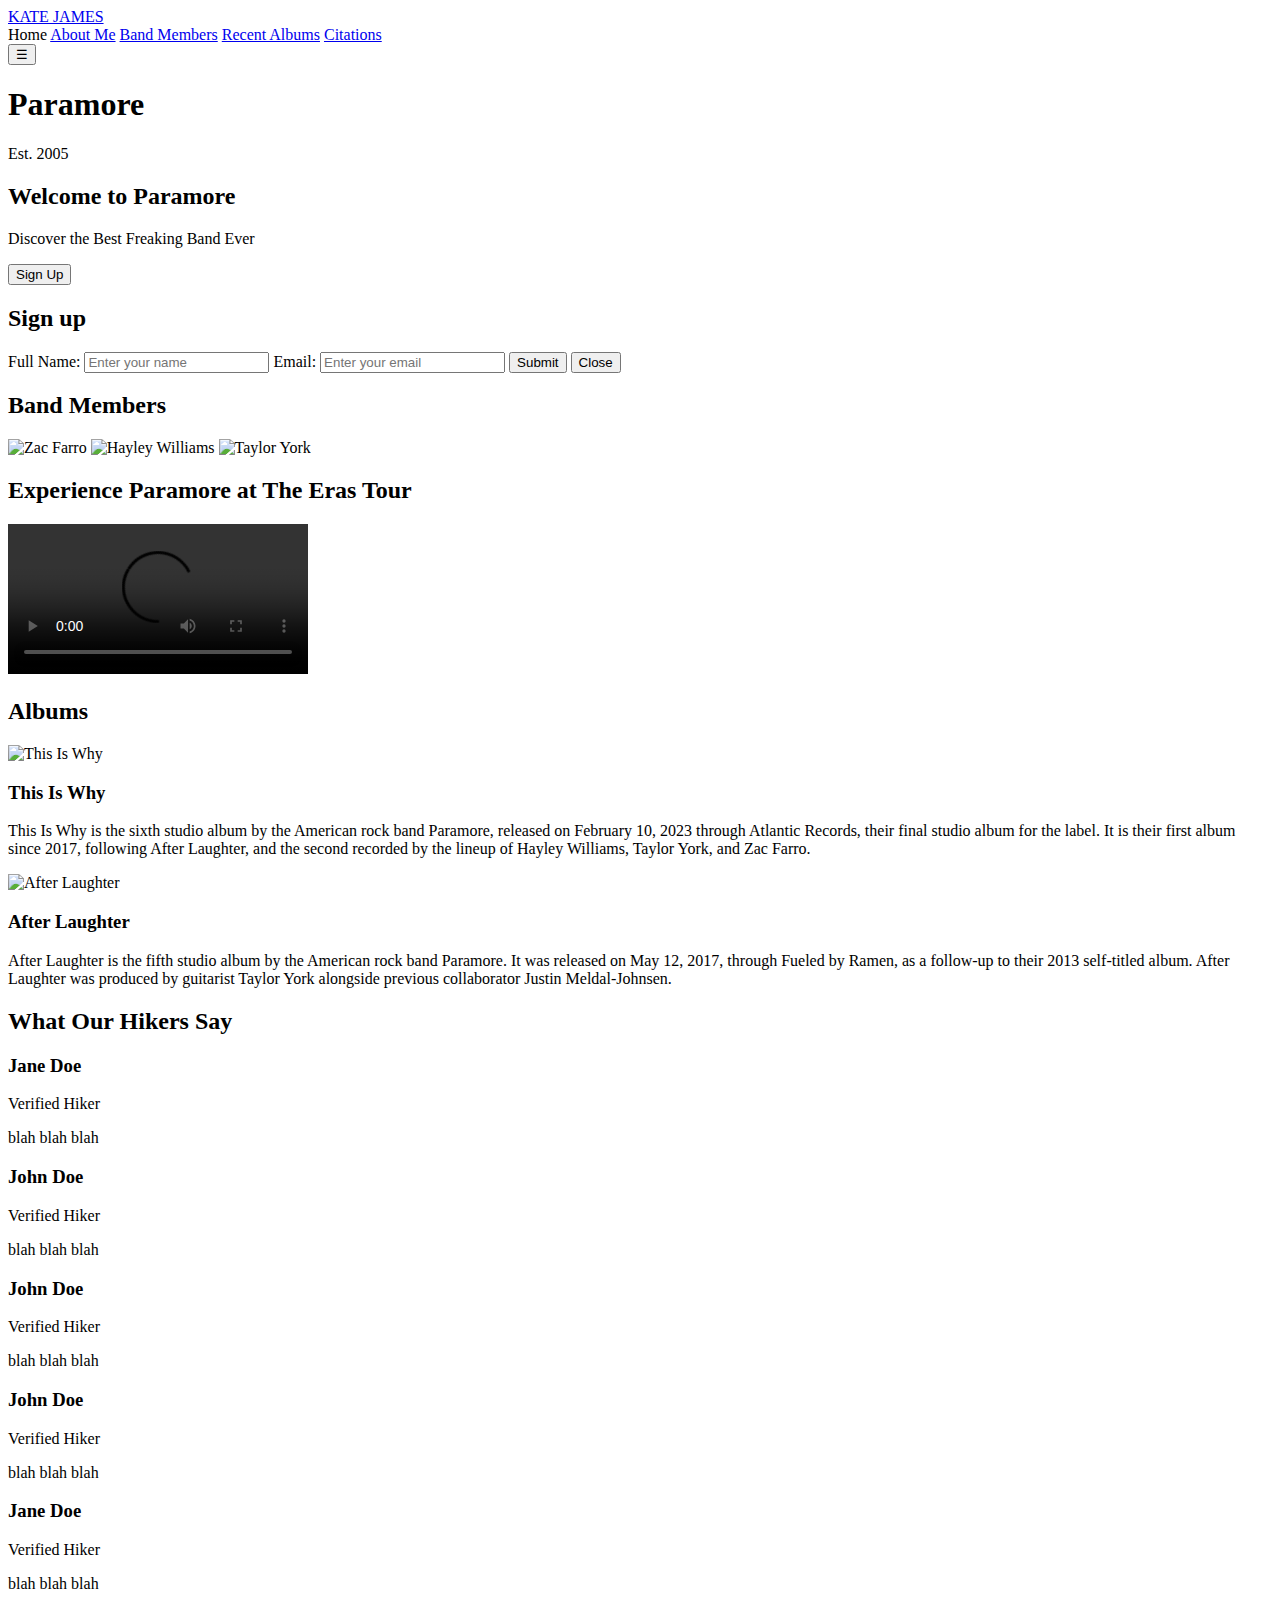
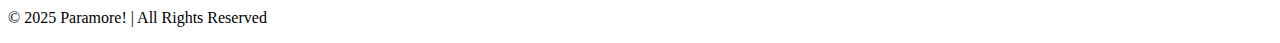
==== index.html @ 576a535a "index.html" ====
<!DOCTYPE html>
<html lang="en">
    <head>
        <meta charset="UTF-8">
        <meta name="viewport" content="width=device-width, initial-scale=1.0">
        <title>Paramore!</title>
        <link rel="stylesheet" href="styles.css">
</head>
<body>
    <!--Sticky Navigation Menu-->
    <nav class="navbar">
        <a href="index.html" class="logo">KATE JAMES</a>
        <div class="nav-links" id="navLinks"
            <a href="index.html">Home</a>
            <a href="about.html">About Me</a>
            <a href="#bandmembers">Band Members</a>
            <a href="#albums">Recent Albums</a>
            <a href="citations.html">Citations</a>
        </div>
        <button class="mobile-menu-btn" onclick="toggleMenu()">☰</button>
    </nav>

    <!-- Banner -->
    <header class="banner">
        <h1>Paramore</h1>
        <p>Est. 2005</p>
    </header>

    <!-- Static Content -->
    <section class="static-content">
        <h2>Welcome to Paramore</h2>
        <p>Discover the Best Freaking Band Ever</p>
        <button onclick="doc.getElementById('signup-form').style.display='block'" fdprocessedid="s3jfk">Sign Up</button>
        <div id="signup-form" class="form-popup">
            <form class="form-container">
                <h2>Sign up</h2>

                <label for="name">Full Name:</label>
                <input type="text" id="name" name="fullname" placeholder="Enter your name" required>
                <label for="email">Email:</label>
                <input type="email" id="email" name="email" placeholder="Enter your email" required>

                <button type="submit" class="button">Submit</button>
                <button type="button" class="button cancel" onclick="document.getElementById('signup-form').style.display='none'">Close</button>
            </form>
        </div>
    </section>


    <!--Recent Projects-->
    <section id="bandmembers" class="recent-projects">
        <h2>Band Members</h2>
        <div class="project-gallery">
            <img src="IMG_0415.WEBP" alt="Zac Farro">
            <img src="zurich-night-2-10-scaled.webp" alt="Hayley Williams">
            <img src="IMG_0414.WEBP" alt="Taylor York">
        </div>
    </section>

    <!--Video-->
    <section class="Video">
        <h2>Experience Paramore at The Eras Tour</h2>
        <video controls>
            <source src="Paramore - The Eras Tour 2024 720.mp4" type="video/quicktime">
            <source src="Paramore - The Eras Tour 2024 720.mp4" type="video/webm">
        </video>
    </section>

    <!--Recent Albums-->
    <section id="albums" class="Albums">
        <h2>Albums</h2>
        <div class="posts-grid">
            <article class="post-card">
                <img src="7681027b-0c70-46ef-a876-c05edbd75c80_3000x3000.jpg" alt="This Is Why">
                <div class="post-content">
                    <h3>This Is Why</h3>
                    <p>This Is Why is the sixth studio album by the American rock band Paramore, released on February 10, 2023 through Atlantic Records, their final studio album for the label. It is their first album since 2017, following After Laughter, and the second recorded by the lineup of Hayley Williams, Taylor York, and Zac Farro.</p>
                </div>
            </article>
            <article class="post-card">
                <img src="After_Laughter_Paramore_album_cover.png" alt="After Laughter">
                <div class="post-content">
                    <h3>After Laughter</h3>
                    <p>After Laughter is the fifth studio album by the American rock band Paramore. It was released on May 12, 2017, through Fueled by Ramen, as a follow-up to their 2013 self-titled album. After Laughter was produced by guitarist Taylor York alongside previous collaborator Justin Meldal-Johnsen.</p>
                </div>
            </article>
        </div>    
    </section>

    <section class="testimonials">
        <h2>What Our Hikers Say</h2>
        <div class="testimonial-grid">
            <div class="testimonial purple horizontal">
                <h3>Jane Doe</h3>
                <p class="verified">Verified Hiker</p>
                <p>blah blah blah</p>
            </div>

            <div class="testimonial dark vertical">
                <h3>John Doe</h3>
                <p class="verified">Verified Hiker</p>
                <p>blah blah blah</p>
            </div>

            <div class="testimonial white">
                <h3>John Doe</h3>
                <p class="verified">Verified Hiker</p>
                <p> blah blah blah</p>
            </div>

            <div class="testimonial blue horizontal">
                <h3>John Doe</h3>
                <p class="verified">Verified Hiker</p>
                <p>blah blah blah</p>
            </div>

            <div class="testimonial light vertical">
                <h3>Jane Doe</h3>
                <p class="verified">Verified Hiker</p>
                <p>blah blah blah</p>
            </div>
        </div>
    </section>


     <!--Footer-->
    <footer>
        <p>&copy; 2025 Paramore! | All Rights Reserved</p>
    </footer>

    <script>
        // Toggle mobile menu
        function toggleMenu() {
            const navLinks = document.getElementById('navLinks');
            navLinks.classList.toggle('active');
        }
        
        // Close mobile menu when a nav link is clicked
        document.querySelectorAll('.nav-links a').forEach(link => {
            link.addEventListener('click', () => {
                document.getElementById('navLinks').classList.remove('active');
            });
        });    
    </script>
</body>        
</html>
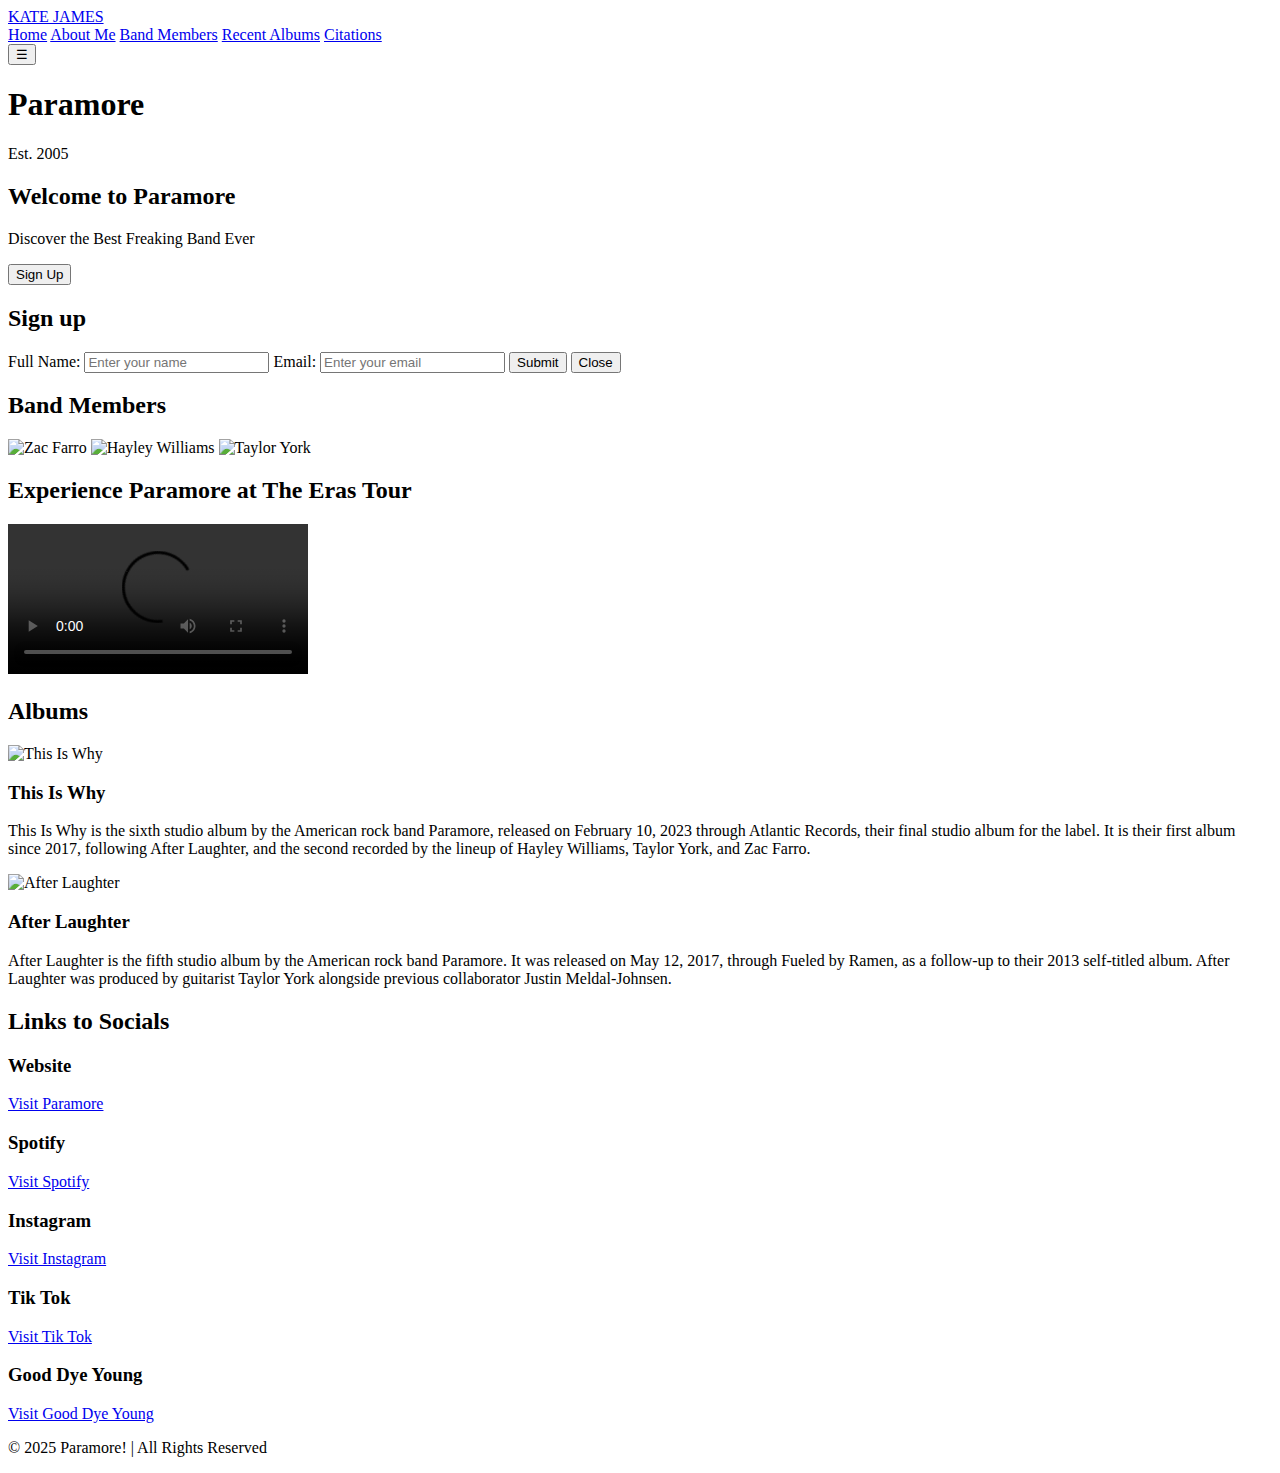
==== commit a438ff5d: "Add files via upload" ====
--- a/index.html
+++ b/index.html
@@ -1,146 +1,151 @@
-<!DOCTYPE html>
-<html lang="en">
-    <head>
-        <meta charset="UTF-8">
-        <meta name="viewport" content="width=device-width, initial-scale=1.0">
-        <title>Paramore!</title>
-        <link rel="stylesheet" href="styles.css">
-</head>
-<body>
-    <!--Sticky Navigation Menu-->
-    <nav class="navbar">
-        <a href="index.html" class="logo">KATE JAMES</a>
-        <div class="nav-links" id="navLinks"
-            <a href="index.html">Home</a>
-            <a href="about.html">About Me</a>
-            <a href="#bandmembers">Band Members</a>
-            <a href="#albums">Recent Albums</a>
-            <a href="citations.html">Citations</a>
-        </div>
-        <button class="mobile-menu-btn" onclick="toggleMenu()">☰</button>
-    </nav>
-
-    <!-- Banner -->
-    <header class="banner">
-        <h1>Paramore</h1>
-        <p>Est. 2005</p>
-    </header>
-
-    <!-- Static Content -->
-    <section class="static-content">
-        <h2>Welcome to Paramore</h2>
-        <p>Discover the Best Freaking Band Ever</p>
-        <button onclick="doc.getElementById('signup-form').style.display='block'" fdprocessedid="s3jfk">Sign Up</button>
-        <div id="signup-form" class="form-popup">
-            <form class="form-container">
-                <h2>Sign up</h2>
-
-                <label for="name">Full Name:</label>
-                <input type="text" id="name" name="fullname" placeholder="Enter your name" required>
-                <label for="email">Email:</label>
-                <input type="email" id="email" name="email" placeholder="Enter your email" required>
-
-                <button type="submit" class="button">Submit</button>
-                <button type="button" class="button cancel" onclick="document.getElementById('signup-form').style.display='none'">Close</button>
-            </form>
-        </div>
-    </section>
-
-
-    <!--Recent Projects-->
-    <section id="bandmembers" class="recent-projects">
-        <h2>Band Members</h2>
-        <div class="project-gallery">
-            <img src="IMG_0415.WEBP" alt="Zac Farro">
-            <img src="zurich-night-2-10-scaled.webp" alt="Hayley Williams">
-            <img src="IMG_0414.WEBP" alt="Taylor York">
-        </div>
-    </section>
-
-    <!--Video-->
-    <section class="Video">
-        <h2>Experience Paramore at The Eras Tour</h2>
-        <video controls>
-            <source src="Paramore - The Eras Tour 2024 720.mp4" type="video/quicktime">
-            <source src="Paramore - The Eras Tour 2024 720.mp4" type="video/webm">
-        </video>
-    </section>
-
-    <!--Recent Albums-->
-    <section id="albums" class="Albums">
-        <h2>Albums</h2>
-        <div class="posts-grid">
-            <article class="post-card">
-                <img src="7681027b-0c70-46ef-a876-c05edbd75c80_3000x3000.jpg" alt="This Is Why">
-                <div class="post-content">
-                    <h3>This Is Why</h3>
-                    <p>This Is Why is the sixth studio album by the American rock band Paramore, released on February 10, 2023 through Atlantic Records, their final studio album for the label. It is their first album since 2017, following After Laughter, and the second recorded by the lineup of Hayley Williams, Taylor York, and Zac Farro.</p>
-                </div>
-            </article>
-            <article class="post-card">
-                <img src="After_Laughter_Paramore_album_cover.png" alt="After Laughter">
-                <div class="post-content">
-                    <h3>After Laughter</h3>
-                    <p>After Laughter is the fifth studio album by the American rock band Paramore. It was released on May 12, 2017, through Fueled by Ramen, as a follow-up to their 2013 self-titled album. After Laughter was produced by guitarist Taylor York alongside previous collaborator Justin Meldal-Johnsen.</p>
-                </div>
-            </article>
-        </div>    
-    </section>
-
-    <section class="testimonials">
-        <h2>What Our Hikers Say</h2>
-        <div class="testimonial-grid">
-            <div class="testimonial purple horizontal">
-                <h3>Jane Doe</h3>
-                <p class="verified">Verified Hiker</p>
-                <p>blah blah blah</p>
-            </div>
-
-            <div class="testimonial dark vertical">
-                <h3>John Doe</h3>
-                <p class="verified">Verified Hiker</p>
-                <p>blah blah blah</p>
-            </div>
-
-            <div class="testimonial white">
-                <h3>John Doe</h3>
-                <p class="verified">Verified Hiker</p>
-                <p> blah blah blah</p>
-            </div>
-
-            <div class="testimonial blue horizontal">
-                <h3>John Doe</h3>
-                <p class="verified">Verified Hiker</p>
-                <p>blah blah blah</p>
-            </div>
-
-            <div class="testimonial light vertical">
-                <h3>Jane Doe</h3>
-                <p class="verified">Verified Hiker</p>
-                <p>blah blah blah</p>
-            </div>
-        </div>
-    </section>
-
-
-     <!--Footer-->
-    <footer>
-        <p>&copy; 2025 Paramore! | All Rights Reserved</p>
-    </footer>
-
-    <script>
-        // Toggle mobile menu
-        function toggleMenu() {
-            const navLinks = document.getElementById('navLinks');
-            navLinks.classList.toggle('active');
-        }
-        
-        // Close mobile menu when a nav link is clicked
-        document.querySelectorAll('.nav-links a').forEach(link => {
-            link.addEventListener('click', () => {
-                document.getElementById('navLinks').classList.remove('active');
-            });
-        });    
-    </script>
-</body>        
-</html>
+<!DOCTYPE html>
+<html lang="en">
+<head>
+    <meta charset="UTF-8">
+    <meta name="viewport" content="width=device-width, initial-scale=1.0">
+    <title>Paramore!</title>
+    <link rel="stylesheet" href="styles.css">
+</head>
+<body>
+    <!--Sticky Navigation Menu-->
+    <nav class="navbar">
+        <a href="index.html" class="logo">KATE JAMES</a>
+        <div class="nav-links" id="navLinks">
+            <a href="index.html">Home</a>
+            <a href="aboutme.html">About Me</a>
+            <a href="#bandmembers">Band Members</a>
+            <a href="#albums">Recent Albums</a>
+            <a href="citations.html">Citations</a>
+        </div>
+        <button class="mobile-menu-btn" onclick="toggleMenu()">☰</button>
+    </nav>
+
+    <!-- Banner -->
+    <header class="banner">
+        <h1>Paramore</h1>
+        <p>Est. 2005</p>
+    </header>
+
+    <!-- Static Content -->
+    <section class="static-content">
+        <h2>Welcome to Paramore</h2>
+        <p>Discover the Best Freaking Band Ever</p>
+        <button class="open-button" onclick="openForm()">Sign Up</button>
+        <div id="myForm" class="form-popup">
+            <form action="/action_page.php" class="form-container">
+                <h2>Sign up</h2>
+
+                <label for="name">Full Name:</label>
+                <input type="text" id="name" name="fullname" placeholder="Enter your name" required>
+
+                <label for="email">Email:</label>
+                <input type="email" id="email" name="email" placeholder="Enter your email" required>
+
+                <button type="submit" class="button">Submit</button>
+                <button type="button" class="button cancel" onclick="closeForm()">Close</button>
+            </form>
+        </div>
+        <script>
+        function openForm() {
+            document.getElementById("myForm").style.display = "block";
+        }
+
+        function closeForm() {
+            document.getElementById("myForm").style.display = "none";
+        }
+        </script>
+    </section>
+
+
+    <!--Recent Projects-->
+    <section id="bandmembers" class="recent-projects">
+        <h2>Band Members</h2>
+        <div class="project-gallery">
+            <img src="IMG_0415.WEBP" alt="Zac Farro">
+            <img src="zurich-night-2-10-scaled.webp" alt="Hayley Williams">
+            <img src="IMG_0414.WEBP" alt="Taylor York">
+        </div>
+    </section>
+
+    <!--Video-->
+    <section class="Video">
+        <h2>Experience Paramore at The Eras Tour</h2>
+        <video controls>
+            <source src="Paramore - The Eras Tour 2024 720.mp4" type="video/quicktime">
+            <source src="Paramore - The Eras Tour 2024 720.mp4" type="video/webm">
+        </video>
+    </section>
+
+    <!--Recent Albums-->
+    <section id="albums" class="Albums">
+        <h2>Albums</h2>
+        <div class="posts-grid">
+            <article class="post-card">
+                <img src="7681027b-0c70-46ef-a876-c05edbd75c80_3000x3000.jpg" alt="This Is Why">
+                <div class="post-content">
+                    <h3>This Is Why</h3>
+                    <p>This Is Why is the sixth studio album by the American rock band Paramore, released on February 10, 2023 through Atlantic Records, their final studio album for the label. It is their first album since 2017, following After Laughter, and the second recorded by the lineup of Hayley Williams, Taylor York, and Zac Farro.</p>
+                </div>
+            </article>
+            <article class="post-card">
+                <img src="After_Laughter_Paramore_album_cover.png" alt="After Laughter">
+                <div class="post-content">
+                    <h3>After Laughter</h3>
+                    <p>After Laughter is the fifth studio album by the American rock band Paramore. It was released on May 12, 2017, through Fueled by Ramen, as a follow-up to their 2013 self-titled album. After Laughter was produced by guitarist Taylor York alongside previous collaborator Justin Meldal-Johnsen.</p>
+                </div>
+            </article>
+        </div>    
+    </section>
+
+    <section class="testimonials">
+        <h2>Links to Socials</h2>
+        <div class="testimonial-grid">
+            <div class="testimonial purple horizontal">
+                <h3>Website</h3>
+                <a href="https://paramore.net/#" target="_blank">Visit Paramore</a>
+            </div>
+
+            <div class="testimonial dark vertical">
+                <h3>Spotify</h3>
+                <a href="https://open.spotify.com/artist/74XFHRwlV6OrjEM0A2NCMF?si=0cGtantJTiKBLSV-EseS-Q" target="_blank">Visit Spotify</a>
+            </div>
+
+            <div class="testimonial white">
+                <h3>Instagram</h3>
+                <a href="https://www.instagram.com/paramore?utm_source=ig_web_button_share_sheet&igsh=ZDNlZDc0MzIxNw==" target="_blank">Visit Instagram</a>
+            </div>
+
+            <div class="testimonial blue horizontal">
+                <h3>Tik Tok</h3>
+                <a href="https://www.tiktok.com/@paramoreofficial?is_from_webapp=1&sender_device=pc" target="_blank">Visit Tik Tok</a>
+            </div>
+
+            <div class="testimonial light vertical">
+                <h3>Good Dye Young</h3>
+                <a href="https://gooddyeyoung.com/" target="_blank">Visit Good Dye Young</a>
+            </div>
+        </div>
+    </section>
+
+
+     <!--Footer-->
+    <footer>
+        <p>&copy; 2025 Paramore! | All Rights Reserved</p>
+    </footer>
+
+    <script>
+        // Toggle mobile menu
+        function toggleMenu() {
+            const navLinks = document.getElementById('navLinks');
+            navLinks.classList.toggle('active');
+        }
+        
+        // Close mobile menu when a nav link is clicked
+        document.querySelectorAll('.nav-links a').forEach(link => {
+            link.addEventListener('click', () => {
+                document.getElementById('navLinks').classList.remove('active');
+            });
+        });    
+    </script>
+</body>        
+</html>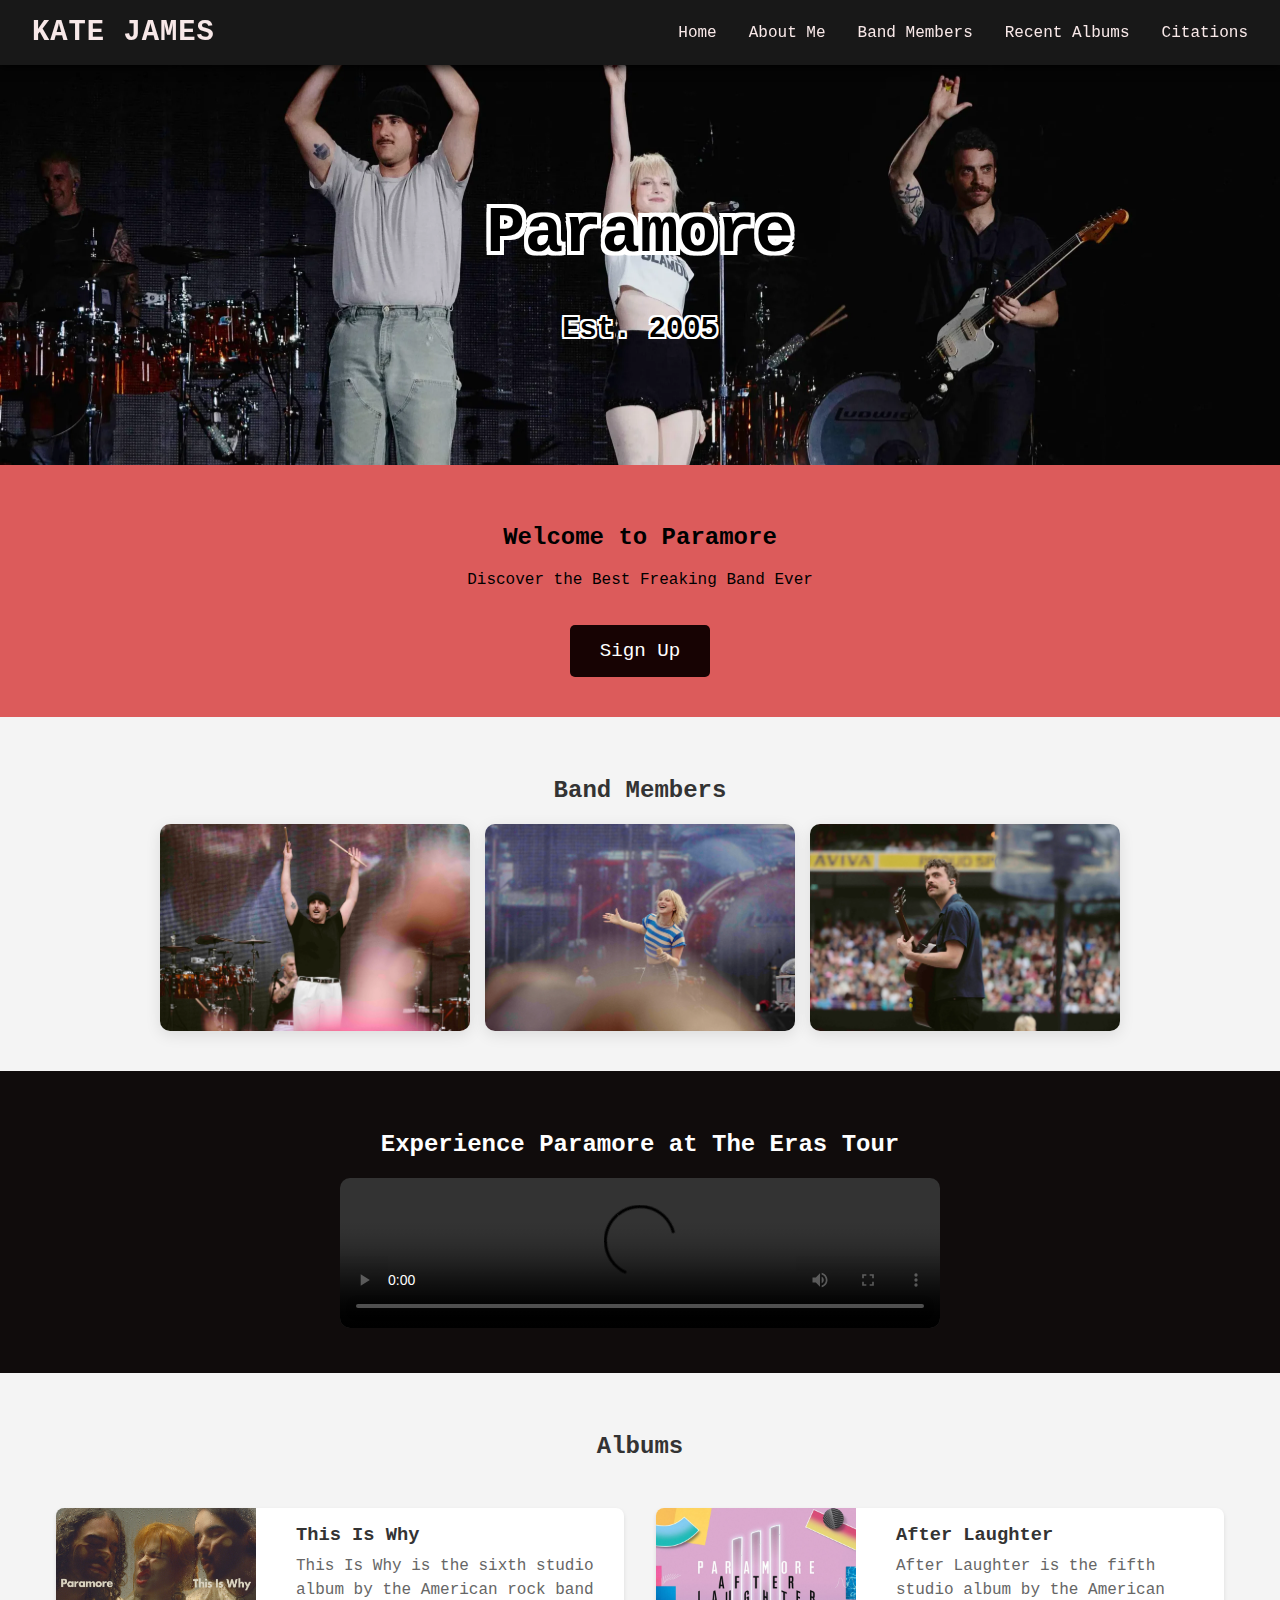
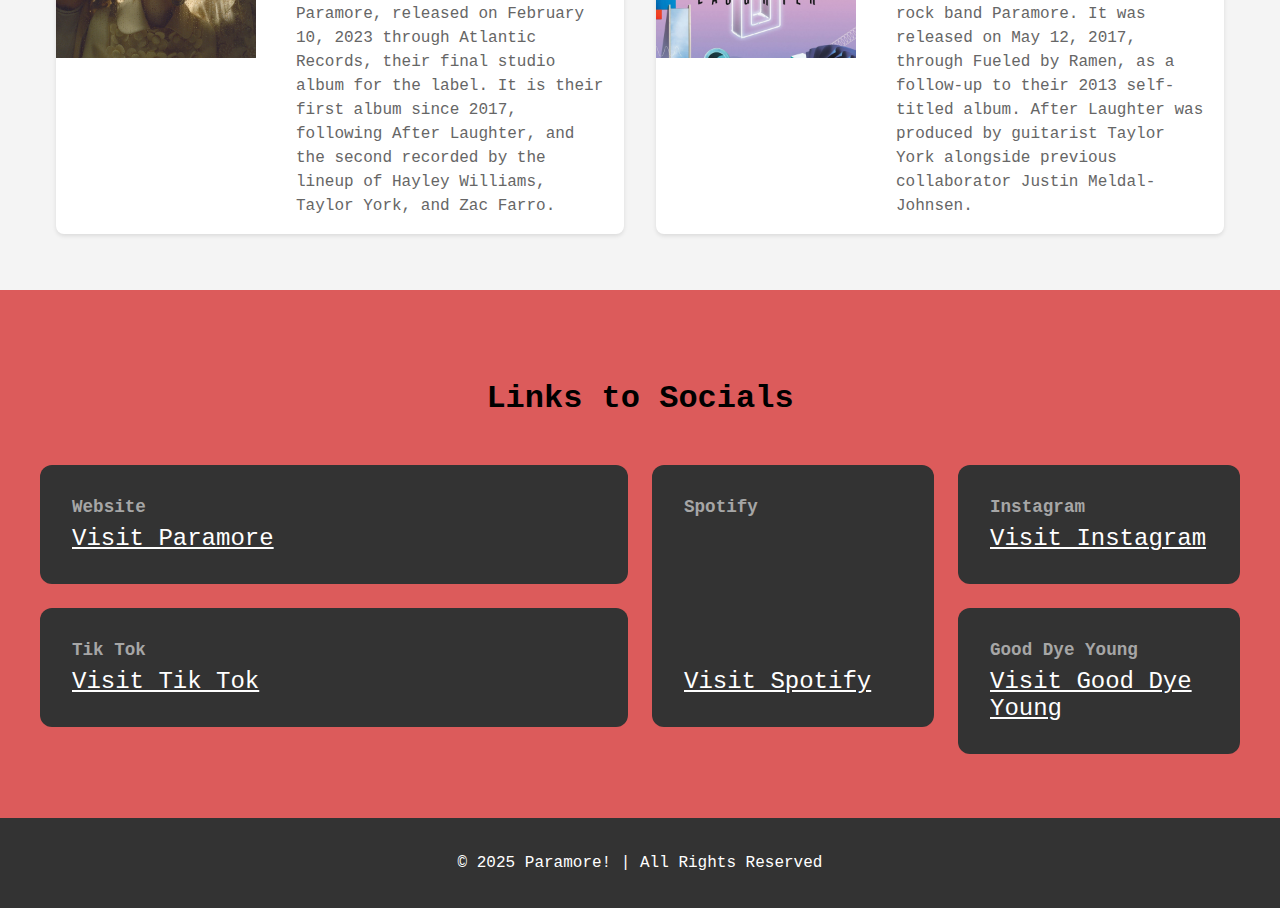
==== commit 95bdda18: "Update index.html" ====
--- a/index.html
+++ b/index.html
@@ -71,8 +71,8 @@
     <section class="Video">
         <h2>Experience Paramore at The Eras Tour</h2>
         <video controls>
-            <source src="Paramore - The Eras Tour 2024 720.mp4" type="video/quicktime">
-            <source src="Paramore - The Eras Tour 2024 720.mp4" type="video/webm">
+            <source src="paramore-the-eras-tour-2024-720_k3sOLAgF.mp4" type="video/quicktime">
+            <source src="paramore-the-eras-tour-2024-720_k3sOLAgF.mp4" type="video/webm">
         </video>
     </section>
 
@@ -148,4 +148,4 @@
         });    
     </script>
 </body>        
-</html>+</html>
--- a/styles.css
+++ b/styles.css
@@ -0,0 +1,414 @@
+/* General Styling */
+body {
+    font-family: 'Courier New', monospace;
+    margin: 0;
+    padding: 0;
+    background-color: #f4f4f4;
+    color: #333;
+}
+
+/* Banner Section */
+.banner {
+    background: url(IMG_0419.WEBP) center/cover no-repeat;
+    text-align: center;
+    color: black;
+    padding: 90px 20px;
+}
+
+.banner h1 {
+    font-size: 4em;
+    font-weight: 900;
+    text-shadow: 4px 4px 0 #fff, 4px -4px 0 #fff, -4px 4px 0 #fff, -4px -4px 0 #fff, 4px 0px 0 #fff, 0px 4px 0 #fff, -4px 0px 0 #fff, 0px -4px 0 #fff;
+}
+
+.banner p {
+    font-size: 1.8em;
+    font-weight: 700;
+    text-shadow: 2px 2px 0 #fff, 2px -2px 0 #fff, -2px 2px 0 #fff, -2px -2px 0 #fff, 2px 0px 0 #fff, 0px 2px 0 #fff, -2px 0px 0 #fff, 0px -2px 0 #fff;
+}
+
+.static-content {
+    text-align: center;
+    padding: 40px 20px;
+    background: rgb(220, 91, 91);
+}
+
+.static-content h2 {
+    color: black;
+}
+
+.static-content p {
+    color: black;
+    font-weight: 480;
+}
+
+.static-content button {
+    background: #170303;
+    color: white;
+    padding: 15px 30px;
+    border: none;
+    cursor: pointer;
+    font-size: 1.2em;
+    border-radius: 5px;
+    font-family: 'Courier New', Courier, monospace;
+    margin-top: 20px;
+}
+
+.static-content button:hover {
+    background: #3f1515;
+}
+
+/* Recent Projects */
+.recent-projects {
+    text-align: center;
+    padding: 40px 20px;
+}
+
+.project-gallery {
+    display: flex;
+    justify-content: center;
+    gap: 15px;
+}
+
+.project-gallery img {
+    width: 25%;
+    box-shadow: 0 4px 15px rgba(0,0,0,0.1);
+    border-radius: 10px;
+}
+
+/* Secondary Video */
+.Video {
+    text-align: center;
+    padding: 40px 20px;
+    background: rgb(16, 12, 12);
+}
+
+.Video h2 {
+    color: #ffffff;
+}
+
+.Video video {
+    width: 80%;
+    max-width: 600px;
+    border-radius: 10px;
+}
+/* latest blog posts*/
+.Albums {
+    padding: 40px 20px;
+    /*background: #ffffff;*/
+    max-width: 1200px;
+    margin: 0 auto;
+}
+
+.Albums h2 {
+    text-align: center;
+    margin-bottom: 2rem;
+}
+
+.posts-grid {
+    display: grid;
+    grid-template-columns: repeat(2, 1fr);
+    gap: 2rem;
+    padding: 1rem;
+}
+
+.post-card {
+    display: grid;
+    grid-template-columns: 200px 1fr;
+    gap: 1.5rem;
+    background: #fff;
+    border-radius: 8px;
+    overflow: hidden;
+    box-shadow: 0 2px 4px rgba(0,0,0,0.1);
+    transition: transform 0.2s;
+}
+
+.post-card:hover {
+    transform: translateY(-4px);
+}
+
+.post-card img {
+    width: 200px;
+    height: 150px;
+    object-fit: cover;
+}
+
+.post-content {
+    padding: 1rem;
+}
+
+.post-content h3 {
+    margin: 0 0 0.5rem 0;
+    color: #333;
+}
+
+.post-content p {
+    margin: 0;
+    color: #666;
+    line-height: 1.5;
+}
+
+@media (max-width: 768px) {
+    .posts-grid {
+        grid-template-columns: 1fr;
+    }
+    
+    .post-card {
+        grid-template-columns: 1fr;
+    }
+    
+    .post-card img {
+        width: 100%;
+        height: 200px;
+    }
+}
+
+/* Updated Testimonials Section */
+.testimonials {
+    padding: 4rem 2rem;
+    background: rgb(220, 91, 91);
+}
+
+.testimonials h2 {
+    text-align: center;
+    margin-bottom: 3rem;
+    color: #000000;
+    font-size: 2rem;
+}
+
+.testimonial-grid {
+    display: grid;
+    grid-template-columns: repeat(4, 1fr);
+    grid-template-rows: auto auto;
+    gap: 1.5rem;
+    max-width: 1200px;
+    margin: 0 auto;
+}
+
+.testimonial {
+    padding: 2rem;
+    border-radius: 12px;
+    display: flex;
+    flex-direction: column;
+    justify-content: space-between;
+}
+
+.testimonial h3 {
+    font-size: 1.1rem;
+    margin: 0 0 0.5rem 0;
+}
+
+.testimonial p:last-child {
+    font-size: 1rem;
+    line-height: 1.6;
+    margin: 0;
+}
+
+.testimonial a {
+    color: rgb(255, 255, 255);
+}
+
+.testimonial a:hover {
+    color: rgb(255, 175, 175);
+}
+
+/* Testimonial variants */
+.testimonial.purple {
+    background: #333;
+    color: #a6a6a6;
+    grid-column: span 2;
+    font-size: x-large;
+
+}
+
+.testimonial.dark {
+    background: #333;
+    color: #a6a6a6;
+    grid-row: span 2;
+    font-size: x-large;
+}
+
+.testimonial.white {
+    background: #333;
+    color: #a6a6a6;
+    font-size: x-large;
+}
+
+.testimonial.blue {
+    background: #333;
+    color: #a6a6a6;
+    font-size: x-large;
+    grid-column: span 2;
+}
+
+.testimonial.light {
+    background: #333;
+    color: #a6a6a6;
+    font-size: x-large;
+    grid-row: span 2;
+}
+
+/* Responsive adjustments */
+@media (max-width: 992px) {
+    .testimonial-grid {
+        grid-template-columns: repeat(2, 1fr);
+    }
+    
+    .testimonial.purple,
+    .testimonial.blue {
+        grid-column: span 1;
+    }
+    
+    .testimonial.dark,
+    .testimonial.light {
+        grid-row: span 1;
+    }
+}
+
+@media (max-width: 576px) {
+    .testimonial-grid {
+        grid-template-columns: 1fr;
+    }
+    
+    .testimonial {
+        grid-column: 1 !important;
+        grid-row: auto !important;
+    }
+}
+
+
+/* Form Popup */
+.form-popup {
+    display: none;
+    position: fixed;
+    top: 50%;
+    left: 50%;
+    transform: translate(-50%, -50%);
+    background: white;
+    padding: 20px;
+    border-radius: 10px;
+    box-shadow: 0 0 15px rgba(0, 0, 0, 0.2);
+    width: 300px;
+}
+
+.form-container {
+    display: flex;
+    flex-direction: column;
+}
+
+.form-container label {
+    font-weight: bold;
+    margin-top: 10px;
+}
+
+.form-container input {
+    padding: 10px;
+    margin-top: 5px;
+    border: 1px solid #ccc;
+    border-radius: 5px;
+}
+
+.form-container .btn {
+    background: #000000;
+    color: white;
+    padding: 10px;
+    margin-top: 10px;
+    border: none;
+    cursor: pointer;
+    font-size: 1em;
+    border-radius: 5px;
+}
+
+.form-container .btn:hover {
+    background: #005700;
+}
+
+.form-container .cancel {
+    background: #ccc;
+}
+
+.form-container .cancel:hover {
+    background: #999;
+}
+
+
+/* Footer */
+footer {
+    text-align: center;
+    padding: 20px;
+    background: #333;
+    color: white;
+}
+
+/* Sticky Menu Styles */
+.navbar {
+    position: sticky;
+    top: 0;
+    display: flex;
+    justify-content: space-between;
+    align-items: center;
+    padding: 1rem 2rem;
+    background-color: rgba(0, 0, 0, 0.9);
+    box-shadow: 0 2px 10px rgba(0, 0, 0, 01);
+    z-index: 1000;
+}
+
+
+.logo {
+    font-size: 1.8rem;
+    font-weight: bold;
+    color: #f8e8e8;
+    text-decoration: none;
+    letter-spacing: 1px;
+}
+
+.nav-links {
+    display: flex;
+    gap: 2rem;
+}
+
+.nav-links a {
+    color: #f8e8e8;
+    text-decoration: none;
+    font-weight: 500;
+    transition: color 0.3s ease;
+}
+
+.nav-links a:hover {
+    color: #e08888;
+}
+
+.mobile-menu-btn {
+    display: none;
+    background: none;
+    border: none;
+    font-size: 1.5rem;
+    cursor: pointer;
+    color: #333;
+}
+
+
+/* Responsive Design */
+@media (max-width: 768px) {
+    .nav-links {
+        position: fixed;
+        top: 70px;
+        right: -100%;
+        flex-direction: column;
+        background: rgb(72, 72, 72);
+        width: 70%;
+        height: 100vh;
+        padding: 2rem;
+        box-shadow: -2px 0 5px rgba(0, 0, 0, 0.1);
+        transition: right 0.3s ease;
+        gap: 1rem;
+    }
+    
+    .nav-links.active {
+        right: 0;
+    }
+    
+    .mobile-menu-btn {
+        display: block;
+    }
+}